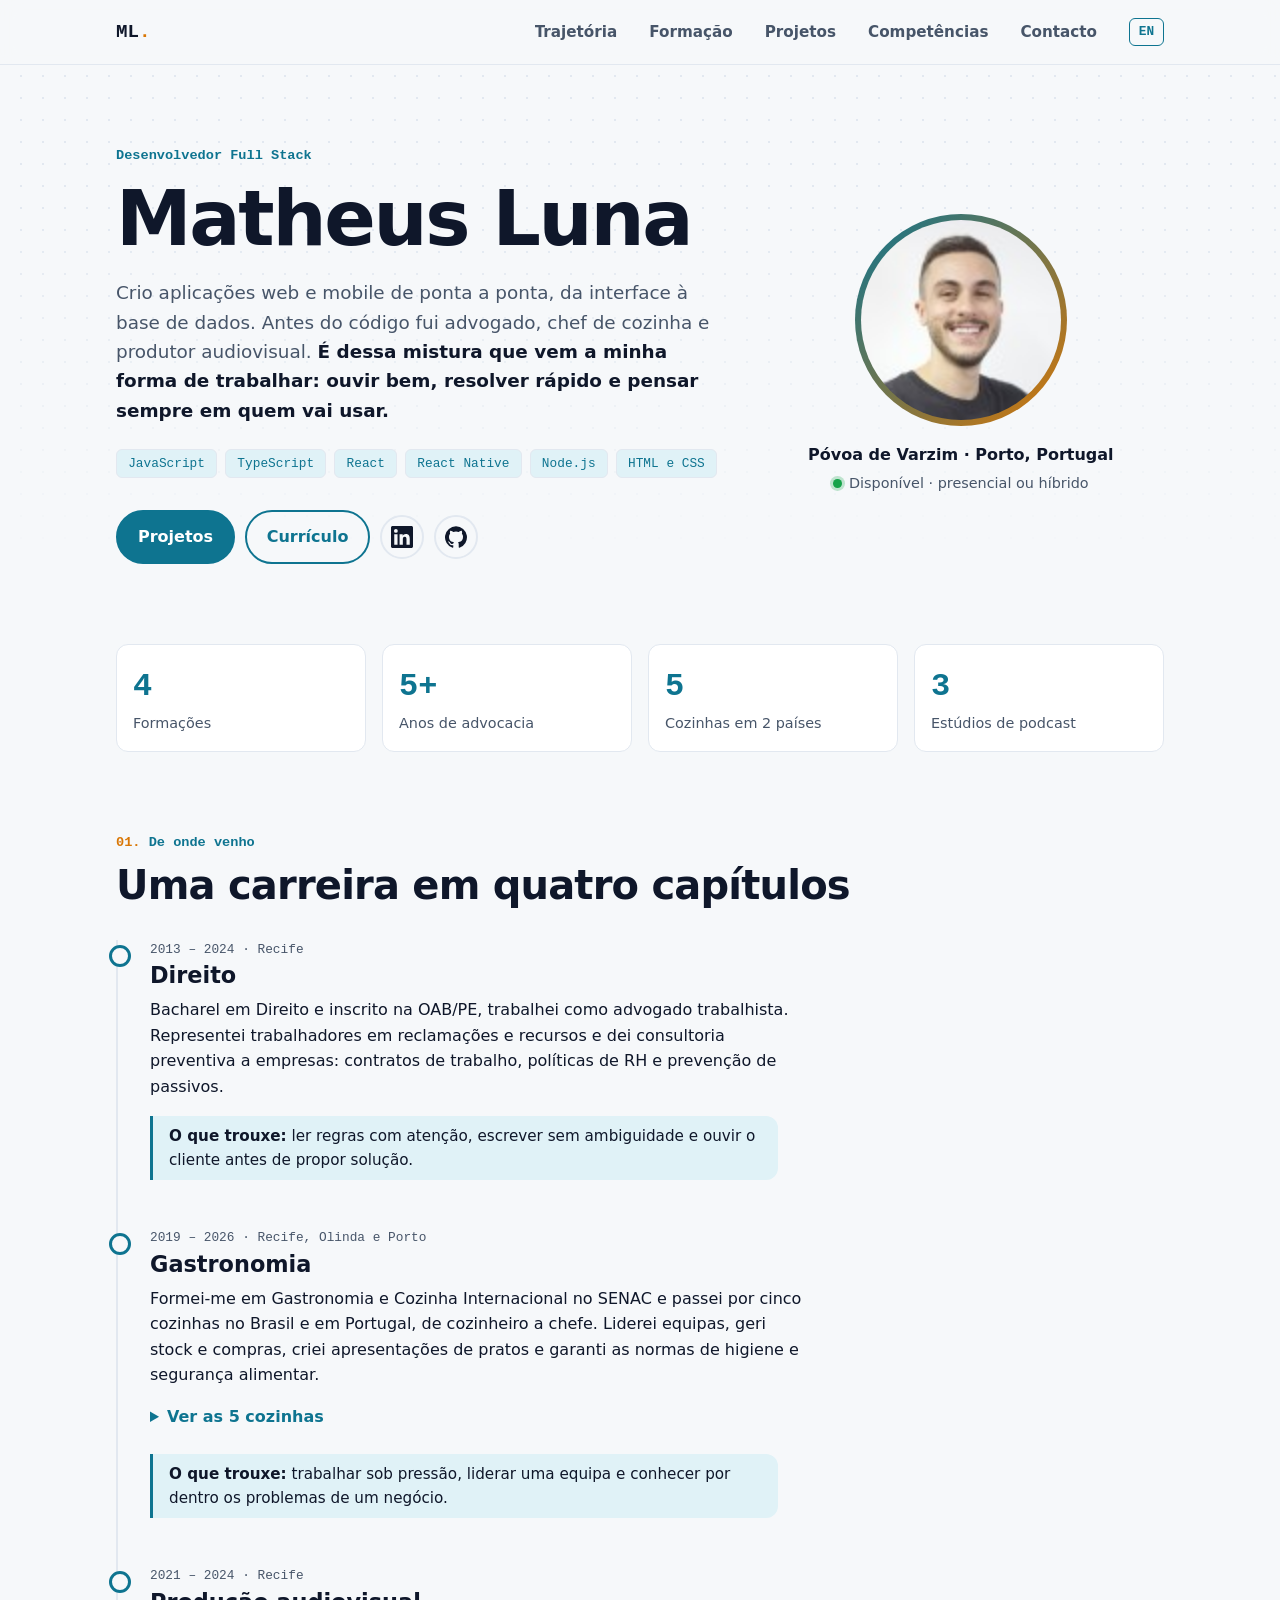
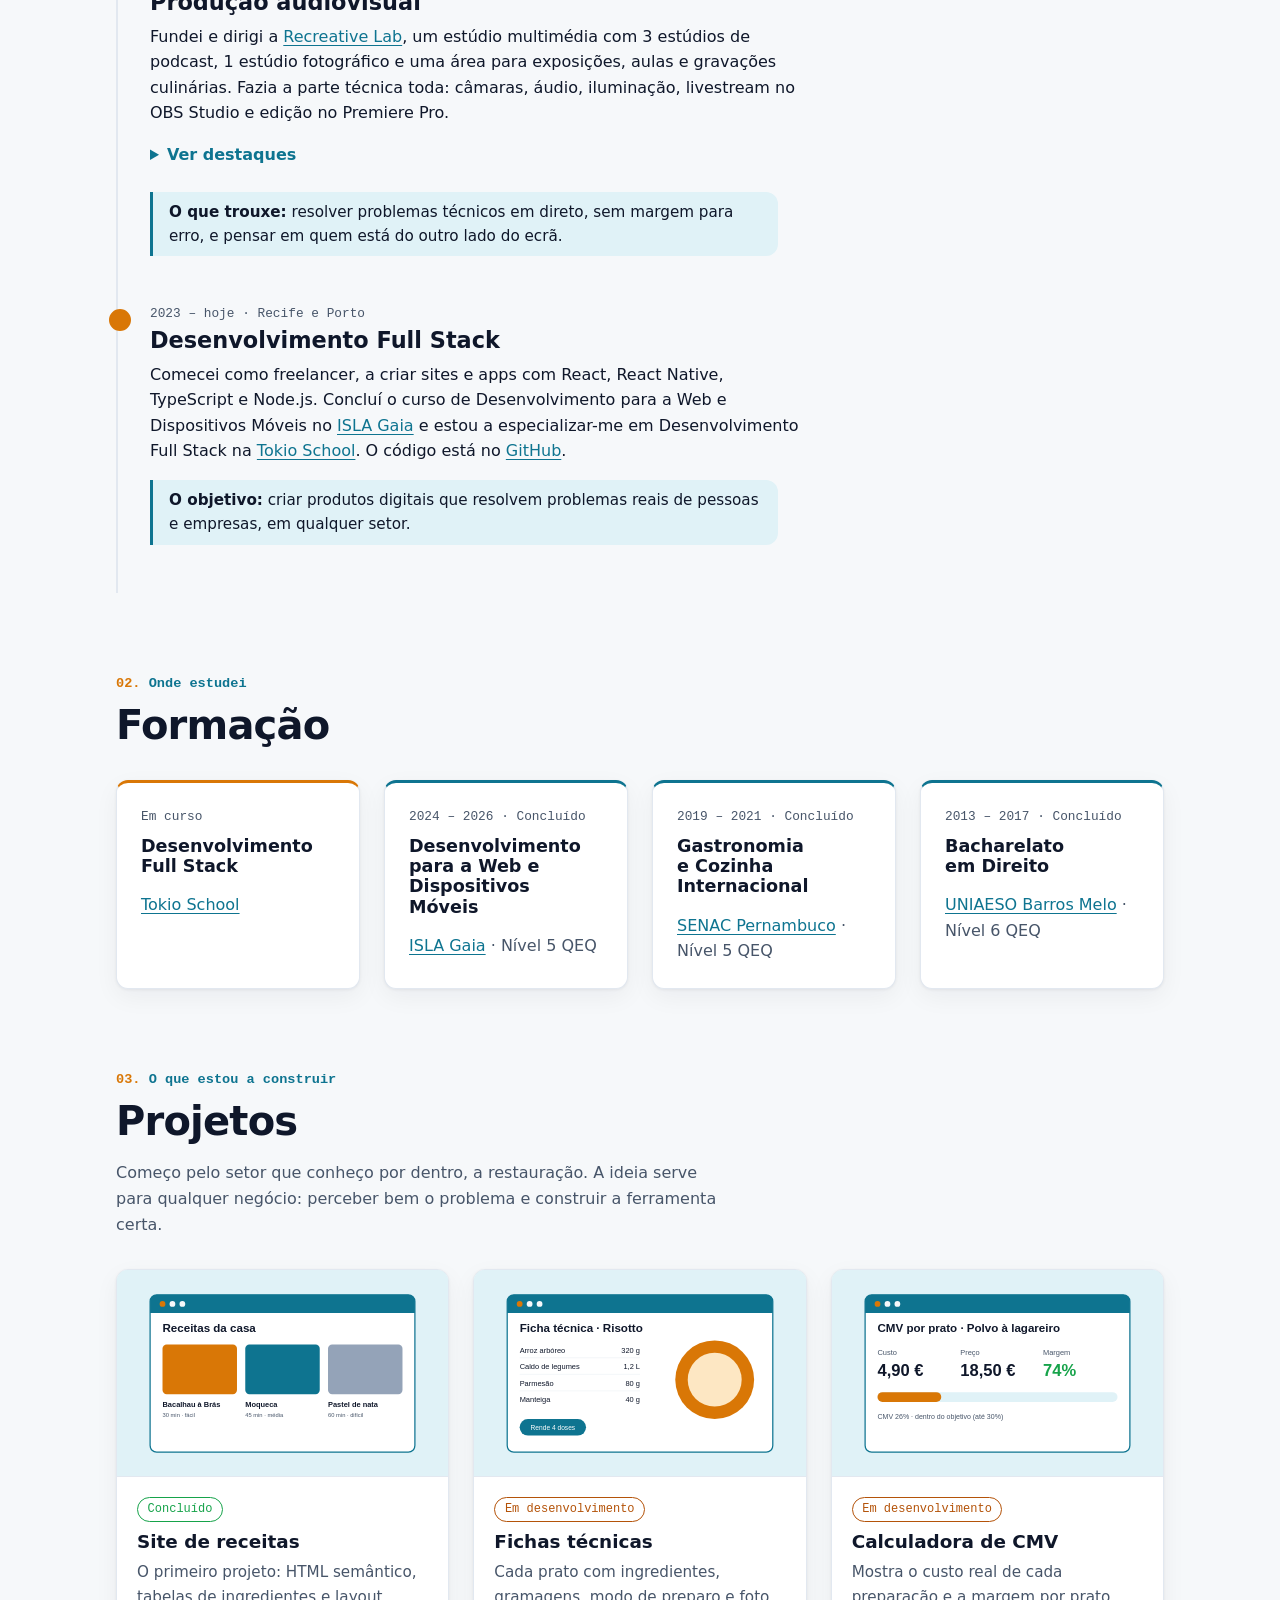
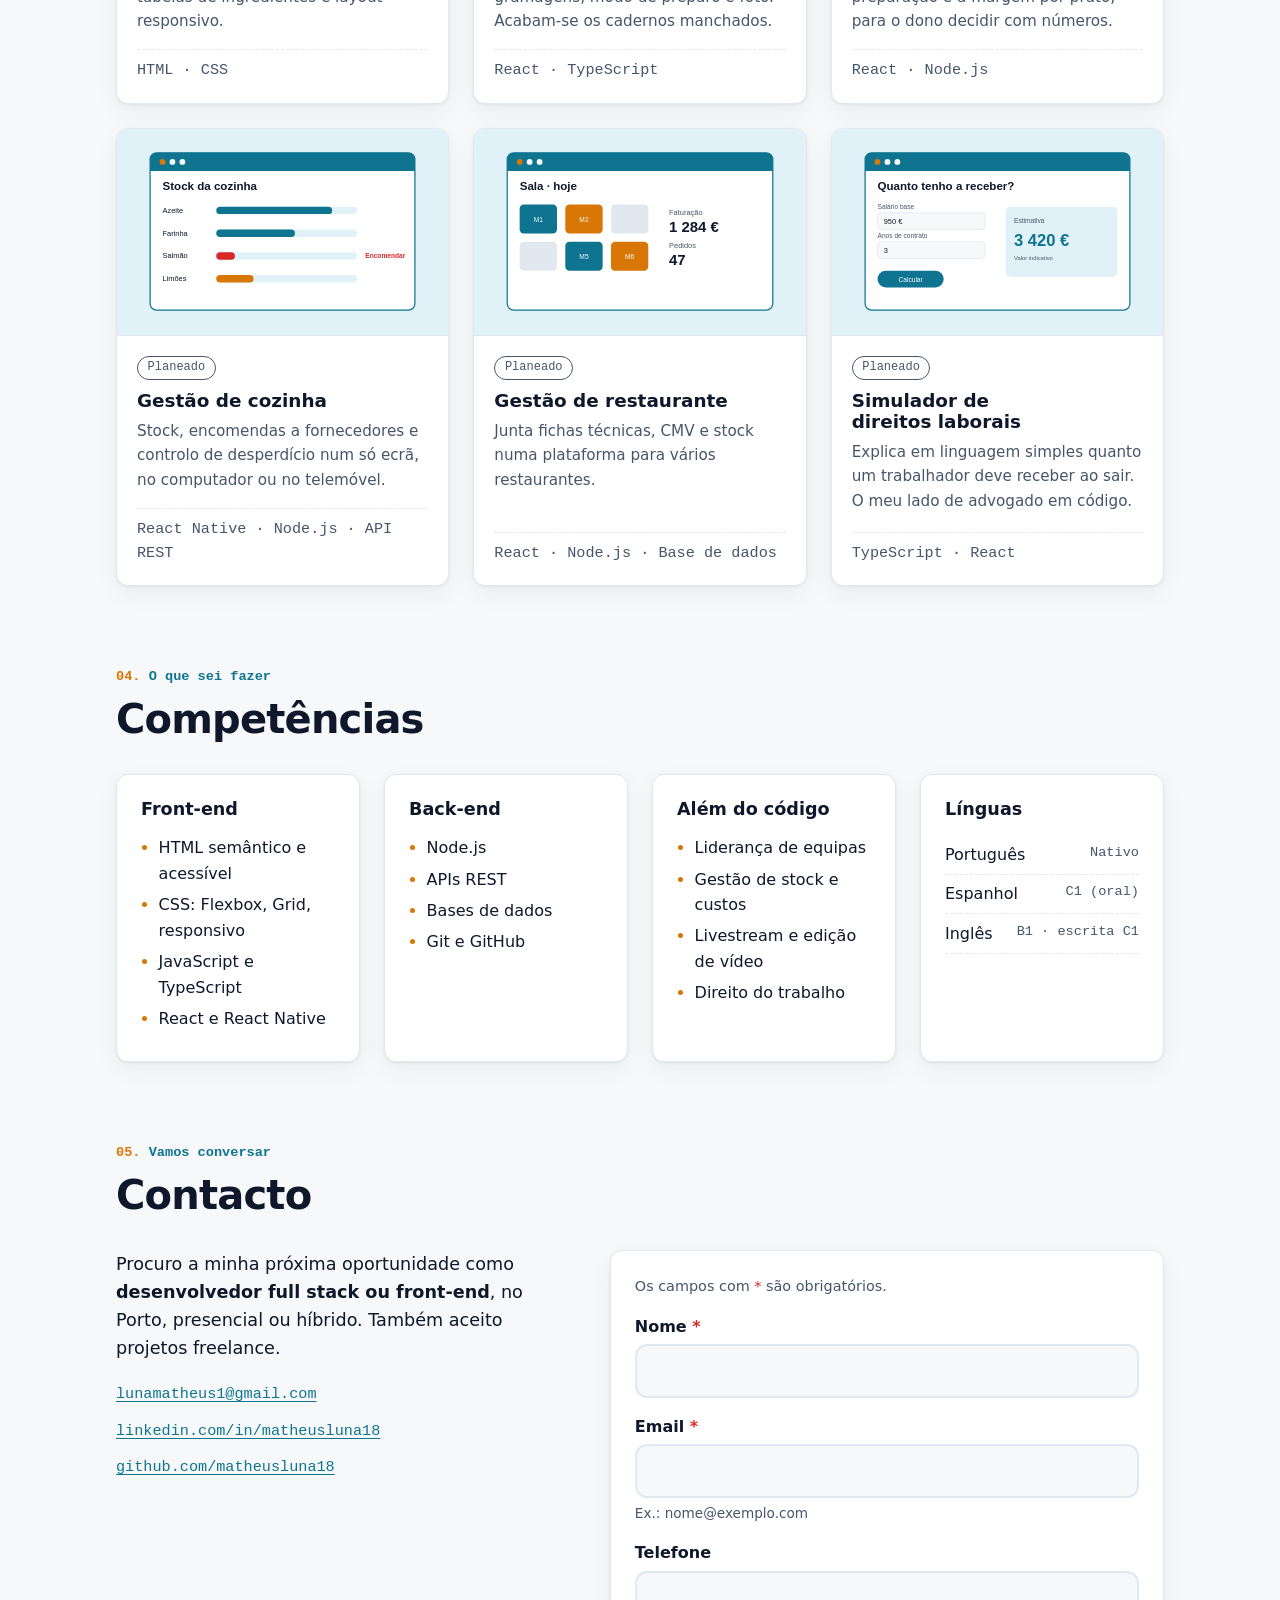
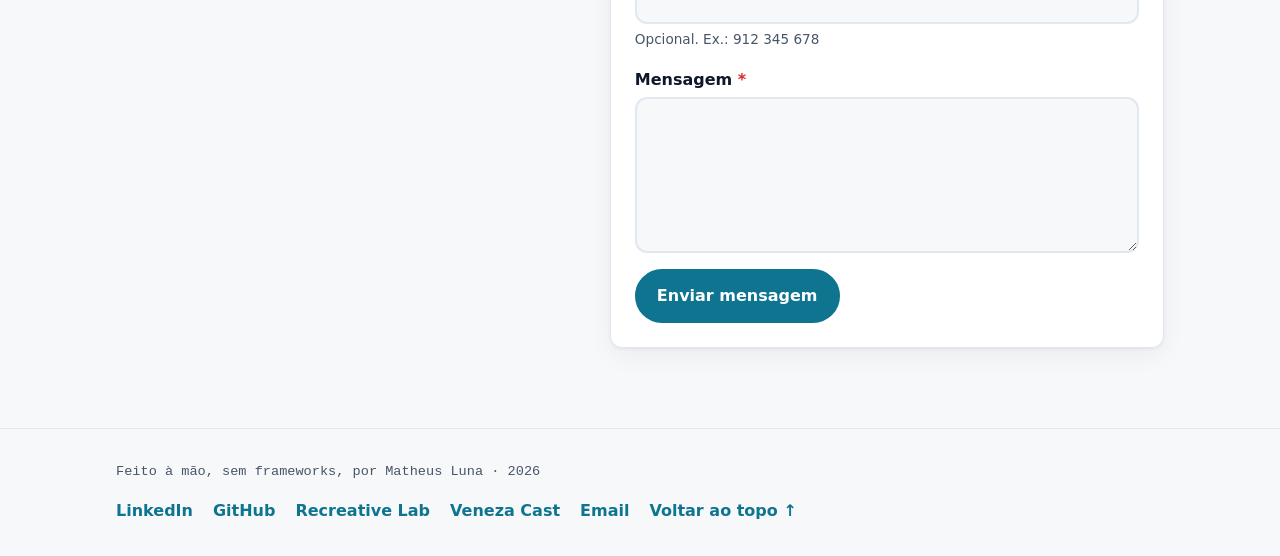
==== index.html @ 7c1e90c0 "Portfólio pessoal: versão em português e inglês Co-Authored-By: Claude Opus 5.5 <noreply@anthropic.c" ====
<!DOCTYPE html>
<html lang="pt">
<head>
  <meta charset="UTF-8">
  <meta name="viewport" content="width=device-width, initial-scale=1.0">
  <meta name="description" content="Matheus Luna, desenvolvedor full stack no Porto. Antes do código: advogado, chef de cozinha e produtor audiovisual.">
  <title>Matheus Luna | Desenvolvedor Full Stack</title>

  <!-- Como o site aparece quando é partilhado (LinkedIn, WhatsApp...) -->
  <meta property="og:type" content="website">
  <meta property="og:locale" content="pt_PT">
  <meta property="og:title" content="Matheus Luna | Desenvolvedor Full Stack">
  <meta property="og:description" content="Ex-advogado, chef de cozinha e produtor audiovisual, agora a criar aplicações web e mobile no Porto.">

  <link rel="alternate" hreflang="pt" href="./">
  <link rel="alternate" hreflang="en" href="en/">
  <link rel="icon" href="img/favicon.svg" type="image/svg+xml">
  <link rel="stylesheet" href="style.css">
</head>
<body>

  <a class="saltar" href="#conteudo">Saltar para o conteúdo</a>

  <!-- ========== NAVEGAÇÃO ========== -->
  <header class="topo">
    <nav class="topo-nav container" aria-label="Principal">
      <a class="topo-logo" href="#inicio">ML<span>.</span></a>
      <ul class="topo-menu">
        <li><a href="#trajetoria">Trajetória</a></li>
        <li><a href="#formacao">Formação</a></li>
        <li><a href="#projetos">Projetos</a></li>
        <li><a href="#competencias">Competências</a></li>
        <li><a href="#contacto">Contacto</a></li>
      </ul>
      <a class="topo-lingua" href="en/" hreflang="en" lang="en" aria-label="Read in English">EN</a>
    </nav>
  </header>

  <main id="conteudo">

    <!-- ========== APRESENTAÇÃO ========== -->
    <section id="inicio" class="perfil container" aria-labelledby="titulo-perfil">
      <div class="perfil-texto">
        <p class="secao-pre">Desenvolvedor Full Stack</p>
        <h1 id="titulo-perfil" class="perfil-nome">Matheus Luna</h1>
        <p class="perfil-resumo">
          Crio aplicações web e mobile de ponta a ponta, da interface à base de dados.
          Antes do código fui advogado, chef de cozinha e produtor audiovisual.
          <strong>É dessa mistura que vem a minha forma de trabalhar: ouvir bem, resolver rápido
          e pensar sempre em quem vai usar.</strong>
        </p>

        <ul class="etiquetas" aria-label="Tecnologias que uso">
          <li class="etiqueta">JavaScript</li>
          <li class="etiqueta">TypeScript</li>
          <li class="etiqueta">React</li>
          <li class="etiqueta">React Native</li>
          <li class="etiqueta">Node.js</li>
          <li class="etiqueta">HTML e CSS</li>
        </ul>

        <div class="perfil-acoes">
          <a class="botao" href="#projetos">Projetos</a>
          <a class="botao botao-contorno" href="https://www.linkedin.com/in/matheusluna18/">Currículo</a>
          <a class="botao-icone" href="https://www.linkedin.com/in/matheusluna18/" aria-label="LinkedIn do Matheus Luna">
            <svg viewBox="0 0 24 24" width="22" height="22" aria-hidden="true" focusable="false">
              <path fill="currentColor" d="M20.45 20.45h-3.55v-5.57c0-1.33-.03-3.04-1.85-3.04-1.86 0-2.14 1.45-2.14 2.94v5.67H9.35V9h3.41v1.56h.05c.48-.9 1.64-1.85 3.37-1.85 3.6 0 4.27 2.37 4.27 5.46v6.28zM5.34 7.43a2.06 2.06 0 1 1 0-4.13 2.06 2.06 0 0 1 0 4.13zM7.12 20.45H3.56V9h3.56v11.45zM22.22 0H1.77C.79 0 0 .77 0 1.73v20.54C0 23.23.79 24 1.77 24h20.45c.98 0 1.78-.77 1.78-1.73V1.73C24 .77 23.2 0 22.22 0z"/>
            </svg>
          </a>
          <a class="botao-icone" href="https://github.com/matheusluna18" aria-label="GitHub do Matheus Luna">
            <svg viewBox="0 0 24 24" width="22" height="22" aria-hidden="true" focusable="false">
              <path fill="currentColor" d="M12 .3a12 12 0 0 0-3.8 23.38c.6.12.83-.26.83-.57v-2.23c-3.34.73-4.04-1.42-4.04-1.42-.55-1.39-1.33-1.76-1.33-1.76-1.09-.74.08-.73.08-.73 1.2.09 1.84 1.24 1.84 1.24 1.07 1.83 2.8 1.3 3.49 1 .1-.78.42-1.31.76-1.61-2.67-.3-5.47-1.33-5.47-5.93 0-1.31.47-2.38 1.24-3.22-.14-.3-.54-1.52.1-3.18 0 0 1-.32 3.3 1.23a11.5 11.5 0 0 1 6 0c2.28-1.55 3.29-1.23 3.29-1.23.64 1.66.24 2.88.12 3.18a4.65 4.65 0 0 1 1.23 3.22c0 4.61-2.8 5.63-5.48 5.92.42.36.81 1.1.81 2.22v3.29c0 .32.21.7.82.58A12 12 0 0 0 12 .3"/>
            </svg>
          </a>
        </div>
      </div>

      <figure class="perfil-figura">
        <div class="perfil-moldura">
          <img class="perfil-foto" src="img/perfil.jpg" width="200" height="200"
               alt="Matheus Luna a sorrir, de barba curta e t-shirt escura, num fundo claro">
        </div>
        <figcaption>
          <p class="perfil-local">Póvoa de Varzim · Porto, Portugal</p>
          <p class="perfil-disponivel ponto">Disponível · presencial ou híbrido</p>
        </figcaption>
      </figure>
    </section>

    <!-- ========== NÚMEROS ========== -->
    <section class="numeros container" aria-label="Resumo em números">
      <dl class="numeros-lista">
        <div class="numero">
          <dt>Formações</dt>
          <dd>4</dd>
        </div>
        <div class="numero">
          <dt>Anos de advocacia</dt>
          <dd>5+</dd>
        </div>
        <div class="numero">
          <dt>Cozinhas em 2 países</dt>
          <dd>5</dd>
        </div>
        <div class="numero">
          <dt>Estúdios de podcast</dt>
          <dd>3</dd>
        </div>
      </dl>
    </section>

    <!-- ========== TRAJETÓRIA ========== -->
    <section id="trajetoria" class="secao container" aria-labelledby="titulo-trajetoria">
      <p class="secao-pre">De onde venho</p>
      <h2 id="titulo-trajetoria" class="secao-titulo">Uma carreira em quatro capítulos</h2>

      <ol class="linha">
        <li class="linha-item">
          <p class="linha-data">2013 – 2024 · Recife</p>
          <h3 class="linha-titulo">Direito</h3>
          <p>
            Bacharel em Direito e inscrito na OAB/PE, trabalhei como advogado trabalhista.
            Representei trabalhadores em reclamações e recursos e dei consultoria preventiva
            a empresas: contratos de trabalho, políticas de RH e prevenção de passivos.
          </p>
          <p class="linha-licao"><strong>O que trouxe:</strong> ler regras com atenção, escrever sem ambiguidade e ouvir o cliente antes de propor solução.</p>
        </li>

        <li class="linha-item">
          <p class="linha-data">2019 – 2026 · Recife, Olinda e Porto</p>
          <h3 class="linha-titulo">Gastronomia</h3>
          <p>
            Formei-me em Gastronomia e Cozinha Internacional no SENAC e passei por cinco cozinhas
            no Brasil e em Portugal, de cozinheiro a chefe. Liderei equipas, geri stock e compras,
            criei apresentações de pratos e garanti as normas de higiene e segurança alimentar.
          </p>
          <details class="linha-detalhes">
            <summary>Ver as 5 cozinhas</summary>
            <ul class="lista">
              <li><a href="http://www.oficinadosabor.com/">Oficina do Sabor</a> · Olinda <span>Cozinheiro · 2019–2020</span></li>
              <li><a href="https://www.instagram.com/merakipoke/">Meraki Poke</a> · Olinda <span>Chefe de cozinha · 2020</span></li>
              <li><a href="https://www.instagram.com/arvorestaurante/">Arvo Restaurante</a> · Recife <span>Cozinheiro · 2020</span></li>
              <li>Agua Chill · Matosinhos <span>Cozinheiro · 2024</span></li>
              <li>Rua Tapas · Porto <span>Chefe de cozinha · 2024–2026</span></li>
            </ul>
          </details>
          <p class="linha-licao"><strong>O que trouxe:</strong> trabalhar sob pressão, liderar uma equipa e conhecer por dentro os problemas de um negócio.</p>
        </li>

        <li class="linha-item">
          <p class="linha-data">2021 – 2024 · Recife</p>
          <h3 class="linha-titulo">Produção audiovisual</h3>
          <p>
            Fundei e dirigi a <a href="https://www.recreativelab.com.br/">Recreative Lab</a>, um estúdio
            multimédia com 3 estúdios de podcast, 1 estúdio fotográfico e uma área para exposições,
            aulas e gravações culinárias. Fazia a parte técnica toda: câmaras, áudio, iluminação,
            livestream no OBS Studio e edição no Premiere Pro.
          </p>
          <details class="linha-detalhes">
            <summary>Ver destaques</summary>
            <ul class="lista">
              <li>Transmissões oficiais do Campeonato Pernambucano Feminino</li>
              <li>Jogos da Série D do futebol brasileiro, incluindo o Santa Cruz</li>
              <li>Três eventos internacionais da Confut</li>
              <li>
                <a href="https://www.youtube.com/@venezacast4166/featured">Veneza Cast</a>, o podcast
                que criei e apresentei para dar palco a artistas e empreendedores de Recife
              </li>
              <li>Podcasts, aulas e eventos para empresas</li>
            </ul>
          </details>
          <p class="linha-licao"><strong>O que trouxe:</strong> resolver problemas técnicos em direto, sem margem para erro, e pensar em quem está do outro lado do ecrã.</p>
        </li>

        <li class="linha-item linha-item-atual">
          <p class="linha-data">2023 – hoje · Recife e Porto</p>
          <h3 class="linha-titulo">Desenvolvimento Full Stack</h3>
          <p>
            Comecei como freelancer, a criar sites e apps com React, React Native, TypeScript e Node.js.
            Concluí o curso de Desenvolvimento para a Web e Dispositivos Móveis no
            <a href="https://www.islagaia.pt/pt/">ISLA Gaia</a> e estou a especializar-me em
            Desenvolvimento Full Stack na <a href="https://www.tokioschool.pt/">Tokio School</a>.
            O código está no <a href="https://github.com/matheusluna18">GitHub</a>.
          </p>
          <p class="linha-licao"><strong>O objetivo:</strong> criar produtos digitais que resolvem problemas reais de pessoas e empresas, em qualquer setor.</p>
        </li>
      </ol>
    </section>

    <!-- ========== FORMAÇÃO ========== -->
    <section id="formacao" class="secao container" aria-labelledby="titulo-formacao">
      <p class="secao-pre">Onde estudei</p>
      <h2 id="titulo-formacao" class="secao-titulo">Formação</h2>

      <ul class="formacao">
        <li class="cartao formacao-item formacao-item-atual">
          <p class="formacao-data">Em curso</p>
          <h3 class="cartao-titulo">Desenvolvimento Full Stack</h3>
          <p class="formacao-escola"><a href="https://www.tokioschool.pt/">Tokio School</a></p>
        </li>
        <li class="cartao formacao-item">
          <p class="formacao-data">2024 – 2026 · Concluído</p>
          <h3 class="cartao-titulo">Desenvolvimento para a Web e Dispositivos Móveis</h3>
          <p class="formacao-escola"><a href="https://www.islagaia.pt/pt/">ISLA Gaia</a> · Nível 5 QEQ</p>
        </li>
        <li class="cartao formacao-item">
          <p class="formacao-data">2019 – 2021 · Concluído</p>
          <h3 class="cartao-titulo">Gastronomia e Cozinha Internacional</h3>
          <p class="formacao-escola"><a href="https://www.pe.senac.br/">SENAC Pernambuco</a> · Nível 5 QEQ</p>
        </li>
        <li class="cartao formacao-item">
          <p class="formacao-data">2013 – 2017 · Concluído</p>
          <h3 class="cartao-titulo">Bacharelato em Direito</h3>
          <p class="formacao-escola"><a href="https://www.barrosmelo.edu.br/">UNIAESO Barros Melo</a> · Nível 6 QEQ</p>
        </li>
      </ul>
    </section>

    <!-- ========== PROJETOS ========== -->
    <section id="projetos" class="secao container" aria-labelledby="titulo-projetos">
      <p class="secao-pre">O que estou a construir</p>
      <h2 id="titulo-projetos" class="secao-titulo">Projetos</h2>
      <p class="secao-intro">
        Começo pelo setor que conheço por dentro, a restauração. A ideia serve para qualquer
        negócio: perceber bem o problema e construir a ferramenta certa.
      </p>

      <ul class="projetos">
        <li class="projeto">
          <img class="projeto-imagem" src="img/projetos/receitas.svg" width="800" height="500"
               alt="Página inicial do site de receitas, com uma grelha de pratos">
          <div class="projeto-corpo">
            <span class="estado estado-feito">Concluído</span>
            <h3 class="projeto-titulo">Site de receitas</h3>
            <p>O primeiro projeto: HTML semântico, tabelas de ingredientes e layout responsivo.</p>
            <p class="projeto-tec">HTML · CSS</p>
          </div>
        </li>

        <li class="projeto">
          <img class="projeto-imagem" src="img/projetos/fichas-tecnicas.svg" width="800" height="500"
               alt="Ficha técnica de um prato, com ingredientes, quantidades e foto do empratamento">
          <div class="projeto-corpo">
            <span class="estado estado-curso">Em desenvolvimento</span>
            <h3 class="projeto-titulo">Fichas técnicas</h3>
            <p>Cada prato com ingredientes, gramagens, modo de preparo e foto. Acabam-se os cadernos manchados.</p>
            <p class="projeto-tec">React · TypeScript</p>
          </div>
        </li>

        <li class="projeto">
          <img class="projeto-imagem" src="img/projetos/calculadora-cmv.svg" width="800" height="500"
               alt="Calculadora com o custo de cada ingrediente e a margem de lucro de um prato">
          <div class="projeto-corpo">
            <span class="estado estado-curso">Em desenvolvimento</span>
            <h3 class="projeto-titulo">Calculadora de CMV</h3>
            <p>Mostra o custo real de cada preparação e a margem por prato, para o dono decidir com números.</p>
            <p class="projeto-tec">React · Node.js</p>
          </div>
        </li>

        <li class="projeto">
          <img class="projeto-imagem" src="img/projetos/gestao-cozinha.svg" width="800" height="500"
               alt="Painel de stock de uma cozinha, com alertas de produtos em falta">
          <div class="projeto-corpo">
            <span class="estado estado-plano">Planeado</span>
            <h3 class="projeto-titulo">Gestão de cozinha</h3>
            <p>Stock, encomendas a fornecedores e controlo de desperdício num só ecrã, no computador ou no telemóvel.</p>
            <p class="projeto-tec">React Native · Node.js · API REST</p>
          </div>
        </li>

        <li class="projeto">
          <img class="projeto-imagem" src="img/projetos/gestao-restaurante.svg" width="800" height="500"
               alt="Painel de um restaurante com mesas, pedidos e faturação do dia">
          <div class="projeto-corpo">
            <span class="estado estado-plano">Planeado</span>
            <h3 class="projeto-titulo">Gestão de restaurante</h3>
            <p>Junta fichas técnicas, CMV e stock numa plataforma para vários restaurantes.</p>
            <p class="projeto-tec">React · Node.js · Base de dados</p>
          </div>
        </li>

        <li class="projeto">
          <img class="projeto-imagem" src="img/projetos/direitos-trabalho.svg" width="800" height="500"
               alt="Simulador que calcula os valores a receber no fim de um contrato de trabalho">
          <div class="projeto-corpo">
            <span class="estado estado-plano">Planeado</span>
            <h3 class="projeto-titulo">Simulador de direitos laborais</h3>
            <p>Explica em linguagem simples quanto um trabalhador deve receber ao sair. O meu lado de advogado em código.</p>
            <p class="projeto-tec">TypeScript · React</p>
          </div>
        </li>
      </ul>
    </section>

    <!-- ========== COMPETÊNCIAS ========== -->
    <section id="competencias" class="secao container" aria-labelledby="titulo-competencias">
      <p class="secao-pre">O que sei fazer</p>
      <h2 id="titulo-competencias" class="secao-titulo">Competências</h2>

      <div class="grupos">
        <div class="cartao">
          <h3 class="cartao-titulo">Front-end</h3>
          <ul class="lista">
            <li>HTML semântico e acessível</li>
            <li>CSS: Flexbox, Grid, responsivo</li>
            <li>JavaScript e TypeScript</li>
            <li>React e React Native</li>
          </ul>
        </div>

        <div class="cartao">
          <h3 class="cartao-titulo">Back-end</h3>
          <ul class="lista">
            <li>Node.js</li>
            <li>APIs REST</li>
            <li>Bases de dados</li>
            <li>Git e GitHub</li>
          </ul>
        </div>

        <div class="cartao">
          <h3 class="cartao-titulo">Além do código</h3>
          <ul class="lista">
            <li>Liderança de equipas</li>
            <li>Gestão de stock e custos</li>
            <li>Livestream e edição de vídeo</li>
            <li>Direito do trabalho</li>
          </ul>
        </div>

        <div class="cartao info">
          <h3 class="cartao-titulo">Línguas</h3>
          <dl class="info-lista">
            <div class="info-item">
              <dt>Português</dt>
              <dd>Nativo</dd>
            </div>
            <div class="info-item">
              <dt>Espanhol</dt>
              <dd>C1 (oral)</dd>
            </div>
            <div class="info-item">
              <dt>Inglês</dt>
              <dd>B1 · escrita C1</dd>
            </div>
          </dl>
        </div>
      </div>
    </section>

    <!-- ========== CONTACTO ========== -->
    <section id="contacto" class="secao container" aria-labelledby="titulo-contacto">
      <p class="secao-pre">Vamos conversar</p>
      <h2 id="titulo-contacto" class="secao-titulo">Contacto</h2>

      <div class="contacto">
        <div class="contacto-texto">
          <p>
            Procuro a minha próxima oportunidade como <strong>desenvolvedor full stack ou front-end</strong>,
            no Porto, presencial ou híbrido. Também aceito projetos freelance.
          </p>
          <ul class="lista-contacto">
            <li><a href="mailto:lunamatheus1@gmail.com">lunamatheus1@gmail.com</a></li>
            <li><a href="https://www.linkedin.com/in/matheusluna18/">linkedin.com/in/matheusluna18</a></li>
            <li><a href="https://github.com/matheusluna18">github.com/matheusluna18</a></li>
          </ul>
        </div>

        <form class="formulario cartao" action="#" method="post">
          <p class="nota">Os campos com <span class="obrigatorio">*</span> são obrigatórios.</p>

          <div class="campo">
            <label for="nome">Nome <span class="obrigatorio">*</span></label>
            <input type="text" id="nome" name="nome" autocomplete="name" required>
          </div>

          <div class="campo">
            <label for="email">Email <span class="obrigatorio">*</span></label>
            <input type="email" id="email" name="email" autocomplete="email"
                   aria-describedby="ajuda-email" required>
            <small id="ajuda-email" class="ajuda">Ex.: nome@exemplo.com</small>
          </div>

          <div class="campo">
            <label for="telefone">Telefone</label>
            <input type="tel" id="telefone" name="telefone" autocomplete="tel"
                   pattern="[0-9+ ]{9,15}" aria-describedby="ajuda-telefone">
            <small id="ajuda-telefone" class="ajuda">Opcional. Ex.: 912 345 678</small>
          </div>

          <div class="campo">
            <label for="mensagem">Mensagem <span class="obrigatorio">*</span></label>
            <textarea id="mensagem" name="mensagem" rows="5" minlength="10" required></textarea>
          </div>

          <button class="botao" type="submit">Enviar mensagem</button>
        </form>
      </div>
    </section>

  </main>

  <!-- ========== RODAPÉ ========== -->
  <footer class="rodape">
    <div class="container rodape-conteudo">
      <p class="rodape-texto">Feito à mão, sem frameworks, por Matheus Luna · 2026</p>
      <ul class="rodape-links">
        <li><a href="https://www.linkedin.com/in/matheusluna18/">LinkedIn</a></li>
        <li><a href="https://github.com/matheusluna18">GitHub</a></li>
        <li><a href="https://www.recreativelab.com.br/">Recreative Lab</a></li>
        <li><a href="https://www.youtube.com/@venezacast4166/featured">Veneza Cast</a></li>
        <li><a href="mailto:lunamatheus1@gmail.com">Email</a></li>
        <li><a href="#inicio">Voltar ao topo ↑</a></li>
      </ul>
    </div>
  </footer>

</body>
</html>
---- style.css ----
/* ==========================================
   Portfólio - Matheus Luna
   Tarefa 9: Boas Práticas em HTML e CSS

   1. Variáveis
   2. Base
   3. Acessibilidade
   4. Peças reutilizáveis
   5. Navegação
   6. Apresentação (perfil)
   7. Números
   8. Trajetória e formação
   9. Projetos
   10. Competências
   11. Contacto e formulário
   12. Rodapé
   13. Ecrãs maiores
   14. Impressão
   ========================================== */


/* 1. Variáveis ----------------------------- */
:root {
  /* Cores: azul-petróleo (tecnologia) + âmbar (o lado da cozinha) */
  --cor-primaria: #0e7490;
  --cor-primaria-escura: #155e75;
  --cor-primaria-clara: #e0f2f7;
  --cor-sobre-primaria: #ffffff; /* texto em cima da cor primária */
  --cor-destaque: #d97706;
  --cor-texto: #0f172a;
  --cor-suave: #475569;
  --cor-fundo: #f6f8fa;
  --cor-cartao: #ffffff;
  --cor-borda: #e2e8f0;
  --cor-erro: #dc2626;
  --cor-sucesso: #16a34a;
  --cor-aviso: #b45309;

  /* Tipografia */
  --fonte-texto: system-ui, -apple-system, "Segoe UI", sans-serif;
  --fonte-mono: ui-monospace, "Cascadia Code", "SF Mono", Consolas, monospace;

  /* Espaçamentos (múltiplos da mesma base) */
  --espacamento: 1rem;
  --espaco-p: calc(var(--espacamento) * 0.5);
  --espaco-m: calc(var(--espacamento) * 1.5);
  --espaco-g: calc(var(--espacamento) * 2);
  --espaco-xg: calc(var(--espacamento) * 5);

  /* Outros */
  --raio: 12px;
  --sombra: 0 1px 3px rgba(15, 23, 42, 0.06), 0 8px 24px rgba(15, 23, 42, 0.05);
  --sombra-forte: 0 12px 32px rgba(15, 23, 42, 0.12);
  --largura-max: 1080px;
  --altura-topo: 64px;
}

/* Modo escuro: só mudam as cores */
@media (prefers-color-scheme: dark) {
  :root {
    --cor-primaria: #22d3ee;
    --cor-primaria-escura: #67e8f9;
    --cor-primaria-clara: #0f2a33;
    --cor-sobre-primaria: #0b1120;
    --cor-destaque: #fbbf24;
    --cor-texto: #e2e8f0;
    --cor-suave: #94a3b8;
    --cor-fundo: #0b1120;
    --cor-cartao: #111a2e;
    --cor-borda: #1e293b;
    --cor-erro: #f87171;
    --cor-sucesso: #4ade80;
    --cor-aviso: #fbbf24;
    --sombra: none;
    --sombra-forte: 0 12px 32px rgba(0, 0, 0, 0.4);
  }
}


/* 2. Base ---------------------------------- */
* {
  box-sizing: border-box;
}

html {
  scroll-behavior: smooth;
  /* As âncoras não ficam escondidas atrás do menu fixo */
  scroll-padding-top: var(--altura-topo);
}

body {
  margin: 0;
  font-family: var(--fonte-texto);
  line-height: 1.6;
  color: var(--cor-texto);
  background: var(--cor-fundo);
}

h1,
h2,
h3 {
  margin: 0;
  line-height: 1.15;
  text-wrap: balance;
}

p {
  margin: 0 0 var(--espacamento);
}

/* Corta o fundo de pontos da apresentação, que sai para os lados */
main {
  overflow-x: clip;
}

img {
  display: block;
  max-width: 100%;
  height: auto;
}

a {
  color: var(--cor-primaria);
  text-underline-offset: 3px;
}

a:hover {
  color: var(--cor-primaria-escura);
}

::selection {
  color: var(--cor-sobre-primaria);
  background: var(--cor-primaria);
}


/* 3. Acessibilidade ------------------------ */
:focus-visible {
  outline: 3px solid var(--cor-destaque);
  outline-offset: 3px;
}

.saltar {
  position: absolute;
  top: -100px;
  left: var(--espacamento);
  z-index: 100;
  padding: var(--espaco-p) var(--espacamento);
  color: var(--cor-sobre-primaria);
  background: var(--cor-primaria);
  border-radius: var(--raio);
}

.saltar:focus {
  top: var(--espacamento);
}

@media (prefers-reduced-motion: reduce) {
  html {
    scroll-behavior: auto;
  }

  * {
    animation: none !important;
    transition: none !important;
  }
}


/* 4. Peças reutilizáveis ------------------- */
.container {
  width: 100%;
  max-width: var(--largura-max);
  margin: 0 auto;
  padding: 0 var(--espacamento);
}

.secao {
  padding-top: var(--espaco-xg);
  counter-increment: secao;
}

.secao-pre {
  margin-bottom: var(--espaco-p);
  font-family: var(--fonte-mono);
  font-size: 0.85rem;
  font-weight: 600;
  color: var(--cor-primaria);
}

/* Numeração automática das secções: 01, 02, 03... */
.secao .secao-pre::before {
  content: counter(secao, decimal-leading-zero) ". ";
  color: var(--cor-destaque);
}

.secao-titulo {
  margin-bottom: var(--espacamento);
  font-size: clamp(1.8rem, 4vw, 2.5rem);
  letter-spacing: -0.02em;
}

.secao-intro {
  max-width: 60ch;
  color: var(--cor-suave);
}

.cartao {
  padding: var(--espaco-m);
  background: var(--cor-cartao);
  border: 1px solid var(--cor-borda);
  border-radius: var(--raio);
  box-shadow: var(--sombra);
}

.cartao-titulo {
  margin-bottom: var(--espacamento);
  font-size: 1.1rem;
}

.botao {
  display: inline-block;
  padding: 0.75rem 1.25rem;
  font: inherit;
  font-weight: 600;
  text-decoration: none;
  color: var(--cor-sobre-primaria);
  background: var(--cor-primaria);
  border: 2px solid var(--cor-primaria);
  border-radius: 999px;
  cursor: pointer;
  transition: background 0.2s, border-color 0.2s, color 0.2s;
}

.botao:hover {
  color: var(--cor-sobre-primaria);
  background: var(--cor-primaria-escura);
  border-color: var(--cor-primaria-escura);
}

.botao-contorno {
  color: var(--cor-primaria);
  background: transparent;
}

/* Botão redondo só com ícone (LinkedIn, GitHub) */
.botao-icone {
  display: inline-flex;
  align-items: center;
  justify-content: center;
  width: 44px;
  height: 44px;
  color: var(--cor-texto);
  border: 2px solid var(--cor-borda);
  border-radius: 50%;
  transition: border-color 0.2s, color 0.2s;
}

.botao-icone:hover {
  color: var(--cor-primaria);
  border-color: var(--cor-primaria);
}

.etiquetas {
  display: flex;
  flex-wrap: wrap;
  gap: var(--espaco-p);
  margin: 0 0 var(--espaco-g);
  padding: 0;
  list-style: none;
}

.etiqueta {
  padding: 0.2rem 0.7rem;
  font-family: var(--fonte-mono);
  font-size: 0.8rem;
  color: var(--cor-primaria);
  background: var(--cor-primaria-clara);
  border: 1px solid var(--cor-borda);
  border-radius: 6px;
}

.lista {
  margin: 0;
  padding-left: 1.1rem;
}

.lista li {
  margin-bottom: 0.35rem;
}

.lista li::marker {
  color: var(--cor-destaque);
}

/* Texto secundário dentro de uma lista (cargo, ano...) */
.lista span {
  display: block;
  font-size: 0.85rem;
  color: var(--cor-suave);
}

/* Bolinha de estado (ex.: disponível) */
.ponto::before {
  content: "";
  display: inline-block;
  width: 0.55rem;
  height: 0.55rem;
  margin-right: 0.45rem;
  background: var(--cor-sucesso);
  border-radius: 50%;
  box-shadow: 0 0 0 3px color-mix(in srgb, var(--cor-sucesso) 25%, transparent);
}


/* 5. Navegação ----------------------------- */
.topo {
  position: sticky;
  top: 0;
  z-index: 50;
  background: color-mix(in srgb, var(--cor-fundo) 85%, transparent);
  border-bottom: 1px solid var(--cor-borda);
  backdrop-filter: blur(10px);
}

.topo-nav {
  display: flex;
  align-items: center;
  justify-content: space-between;
  gap: var(--espaco-g);
  min-height: var(--altura-topo);
}

.topo-logo {
  font-family: var(--fonte-mono);
  font-size: 1.2rem;
  font-weight: 700;
  text-decoration: none;
  color: var(--cor-texto);
}

.topo-logo span {
  color: var(--cor-destaque);
}

/* Em telemóvel o menu desliza para o lado, sem JavaScript */
.topo-menu {
  display: flex;
  margin: 0 0 0 auto; /* encosta o menu à direita, junto ao PT/EN */
  gap: calc(var(--espacamento) * 1.25);
  padding: 0;
  overflow-x: auto;
  white-space: nowrap;
  list-style: none;
  scrollbar-width: none;
  /* Esbate o fim para mostrar que há mais para deslizar */
  mask-image: linear-gradient(to right, #000 80%, transparent);
}

.topo-menu a {
  font-size: 0.95rem;
  font-weight: 600;
  text-decoration: none;
  color: var(--cor-suave);
}

.topo-menu a:hover {
  color: var(--cor-primaria);
}

/* Botão PT / EN */
.topo-lingua {
  flex-shrink: 0;
  padding: 0.2rem 0.55rem;
  font-family: var(--fonte-mono);
  font-size: 0.8rem;
  font-weight: 700;
  text-decoration: none;
  color: var(--cor-primaria);
  border: 1px solid var(--cor-primaria);
  border-radius: 6px;
}

.topo-lingua:hover {
  color: var(--cor-sobre-primaria);
  background: var(--cor-primaria);
}


/* 6. Apresentação (perfil) ----------------- */
.perfil {
  position: relative;
  display: grid;
  gap: var(--espaco-g);
  padding-top: var(--espaco-xg);
}

/* Grelha de pontos no fundo, a desaparecer para baixo */
.perfil::before {
  content: "";
  position: absolute;
  inset: 0 -50vw;
  z-index: -1;
  background-image: radial-gradient(var(--cor-borda) 1.2px, transparent 1.2px);
  background-size: 22px 22px;
  mask-image: linear-gradient(to bottom, #000 30%, transparent);
}

.perfil-nome {
  margin-bottom: var(--espacamento);
  font-size: clamp(2.8rem, 8vw, 4.75rem);
  letter-spacing: -0.03em;
}

.perfil-resumo {
  max-width: 52ch;
  margin-bottom: var(--espaco-m);
  font-size: 1.15rem;
  color: var(--cor-suave);
}

.perfil-resumo strong {
  color: var(--cor-texto);
}

.perfil-acoes {
  display: flex;
  flex-wrap: wrap;
  align-items: center;
  gap: 0.6rem;
}

.perfil-figura {
  margin: 0;
  justify-self: center;
  text-align: center;
}

/* Anel com gradiente à volta da foto */
.perfil-moldura {
  width: 212px;
  margin: 0 auto var(--espacamento);
  padding: 6px;
  background: linear-gradient(135deg, var(--cor-primaria), var(--cor-destaque));
  border-radius: 50%;
}

.perfil-foto {
  width: 200px;
  height: 200px;
  object-fit: cover;
  border-radius: 50%;
  background: var(--cor-borda);
}

.perfil-local {
  margin-bottom: 0.25rem;
  font-weight: 600;
}

.perfil-disponivel {
  margin: 0;
  font-size: 0.9rem;
  color: var(--cor-suave);
}


/* 7. Números ------------------------------- */
.numeros {
  padding-top: var(--espaco-xg);
}

.numeros-lista {
  display: grid;
  grid-template-columns: repeat(2, 1fr);
  gap: var(--espacamento);
  margin: 0;
}

.numero {
  display: flex;
  flex-direction: column-reverse; /* o valor aparece em cima do rótulo */
  padding: var(--espacamento);
  background: var(--cor-cartao);
  border: 1px solid var(--cor-borda);
  border-radius: var(--raio);
}

.numero dt {
  font-size: 0.9rem;
  color: var(--cor-suave);
}

.numero dd {
  margin: 0;
  font-family: var(--fonte-mono);
  font-size: 2rem;
  font-weight: 700;
  color: var(--cor-primaria);
}


/* 8. Trajetória e formação ----------------- */
.linha {
  margin: var(--espaco-g) 0 0;
  padding: 0;
  list-style: none;
  border-left: 2px solid var(--cor-borda);
}

.linha-item {
  position: relative;
  padding: 0 0 var(--espaco-g) var(--espaco-g);
}

/* Bolinha na linha do tempo */
.linha-item::before {
  content: "";
  position: absolute;
  top: 0.3rem;
  left: -9px;
  width: 16px;
  height: 16px;
  background: var(--cor-fundo);
  border: 3px solid var(--cor-primaria);
  border-radius: 50%;
}

/* O capítulo atual pulsa devagar */
.linha-item-atual::before {
  background: var(--cor-destaque);
  border-color: var(--cor-destaque);
  animation: pulsar 2.4s ease-out infinite;
}

@keyframes pulsar {
  from {
    box-shadow: 0 0 0 0 color-mix(in srgb, var(--cor-destaque) 50%, transparent);
  }
  to {
    box-shadow: 0 0 0 12px transparent;
  }
}

.linha-data {
  margin-bottom: 0.2rem;
  font-family: var(--fonte-mono);
  font-size: 0.8rem;
  color: var(--cor-suave);
}

.linha-titulo {
  margin-bottom: var(--espaco-p);
  font-size: 1.4rem;
}

.linha-item p,
.linha-detalhes {
  max-width: 65ch;
}

.linha-licao {
  padding: var(--espaco-p) var(--espacamento);
  font-size: 0.95rem;
  background: var(--cor-primaria-clara);
  border-left: 3px solid var(--cor-primaria);
  border-radius: 0 var(--raio) var(--raio) 0;
}

/* Lista que abre e fecha (sem JavaScript) */
.linha-detalhes {
  margin-bottom: var(--espacamento);
}

.linha-detalhes summary {
  width: fit-content;
  margin-bottom: var(--espaco-p);
  font-weight: 600;
  color: var(--cor-primaria);
  cursor: pointer;
}

.formacao {
  display: grid;
  gap: var(--espaco-m);
  margin: var(--espaco-g) 0 0;
  padding: 0;
  list-style: none;
}

.formacao-item {
  border-top: 3px solid var(--cor-primaria);
}

.formacao-item-atual {
  border-top-color: var(--cor-destaque);
}

.formacao-data {
  margin-bottom: var(--espaco-p);
  font-family: var(--fonte-mono);
  font-size: 0.8rem;
  color: var(--cor-suave);
}

.formacao-escola {
  margin: 0;
  color: var(--cor-suave);
}


/* 9. Projetos ------------------------------ */
.projetos {
  display: grid;
  gap: var(--espaco-m);
  margin: var(--espaco-g) 0 0;
  padding: 0;
  list-style: none;
}

.projeto {
  display: flex;
  flex-direction: column;
  overflow: hidden;
  background: var(--cor-cartao);
  border: 1px solid var(--cor-borda);
  border-radius: var(--raio);
  box-shadow: var(--sombra);
  transition: transform 0.2s, box-shadow 0.2s, border-color 0.2s;
}

.projeto:hover {
  transform: translateY(-4px);
  border-color: var(--cor-primaria);
  box-shadow: var(--sombra-forte);
}

.projeto-imagem {
  width: 100%;
  aspect-ratio: 16 / 10;
  object-fit: cover;
  background: var(--cor-primaria-clara);
  border-bottom: 1px solid var(--cor-borda);
}

.projeto-corpo {
  display: flex;
  flex-direction: column;
  flex: 1;
  padding: calc(var(--espacamento) * 1.25);
}

.projeto-corpo p {
  font-size: 0.95rem;
  color: var(--cor-suave);
}

.projeto-titulo {
  margin: 0.6rem 0 var(--espaco-p);
  font-size: 1.15rem;
}

/* Empurra as tecnologias para o fundo do cartão */
.projeto-tec {
  margin: auto 0 0;
  padding-top: var(--espaco-p);
  font-family: var(--fonte-mono);
  font-size: 0.8rem;
  border-top: 1px dashed var(--cor-borda);
}

/* Etiqueta de estado do projeto */
.estado {
  align-self: flex-start;
  padding: 0.1rem 0.6rem;
  font-family: var(--fonte-mono);
  font-size: 0.75rem;
  border: 1px solid currentColor;
  border-radius: 999px;
}

.estado-feito {
  color: var(--cor-sucesso);
}

.estado-curso {
  color: var(--cor-aviso);
}

.estado-plano {
  color: var(--cor-suave);
}


/* 10. Competências ------------------------- */
.grupos {
  display: grid;
  gap: var(--espaco-m);
  margin-top: var(--espaco-g);
}

.info-lista {
  margin: 0;
}

.info-item {
  display: flex;
  justify-content: space-between;
  gap: var(--espacamento);
  padding: 0.4rem 0;
  border-bottom: 1px dashed var(--cor-borda);
}

.info-item dd {
  margin: 0;
  font-family: var(--fonte-mono);
  font-size: 0.85rem;
  color: var(--cor-suave);
}


/* 11. Contacto e formulário ---------------- */
.contacto {
  display: grid;
  gap: var(--espaco-g);
  margin-top: var(--espaco-g);
}

.contacto-texto {
  font-size: 1.1rem;
}

.lista-contacto {
  margin: 0;
  padding: 0;
  list-style: none;
}

.lista-contacto li {
  margin-bottom: var(--espaco-p);
  overflow-wrap: anywhere;
}

.lista-contacto a {
  font-family: var(--fonte-mono);
  font-size: 0.95rem;
}

.formulario {
  display: grid;
  gap: var(--espacamento);
}

.nota {
  margin: 0;
  font-size: 0.9rem;
  color: var(--cor-suave);
}

.obrigatorio {
  color: var(--cor-erro);
}

.campo {
  display: flex;
  flex-direction: column;
  gap: 0.3rem;
}

.campo label {
  font-weight: 600;
}

.campo input,
.campo textarea {
  padding: 0.75rem;
  font: inherit;
  color: var(--cor-texto);
  background: var(--cor-fundo);
  border: 2px solid var(--cor-borda);
  border-radius: var(--raio);
  transition: border-color 0.2s;
}

.campo input:focus,
.campo textarea:focus {
  border-color: var(--cor-primaria);
}

/* Só fica vermelho depois de o utilizador mexer no campo */
.campo input:user-invalid,
.campo textarea:user-invalid {
  border-color: var(--cor-erro);
}

.campo textarea {
  resize: vertical;
}

.ajuda {
  font-size: 0.85rem;
  color: var(--cor-suave);
}

.formulario .botao {
  justify-self: start;
}


/* 12. Rodapé ------------------------------- */
.rodape {
  margin-top: var(--espaco-xg);
  padding: var(--espaco-g) 0;
  border-top: 1px solid var(--cor-borda);
}

.rodape-conteudo {
  display: flex;
  flex-wrap: wrap;
  justify-content: space-between;
  gap: var(--espacamento);
}

.rodape-texto {
  margin: 0;
  font-family: var(--fonte-mono);
  font-size: 0.85rem;
  color: var(--cor-suave);
}

.rodape-links {
  display: flex;
  flex-wrap: wrap;
  gap: calc(var(--espacamento) * 1.25);
  margin: 0;
  padding: 0;
  list-style: none;
}

.rodape-links a {
  font-weight: 600;
  text-decoration: none;
}

.rodape-links a:hover {
  text-decoration: underline;
}


/* 13. Ecrãs maiores ------------------------ */
@media (min-width: 640px) {
  .numeros-lista {
    grid-template-columns: repeat(4, 1fr);
  }

  .projetos,
  .grupos,
  .formacao {
    grid-template-columns: repeat(2, 1fr);
  }
}

@media (min-width: 900px) {
  .topo-menu {
    gap: var(--espaco-g);
    mask-image: none;
  }

  .perfil {
    grid-template-columns: 1.5fr 1fr;
    align-items: center;
  }

  .projetos {
    grid-template-columns: repeat(3, 1fr);
  }

  .grupos,
  .formacao {
    grid-template-columns: repeat(4, 1fr);
  }

  .contacto {
    grid-template-columns: 1fr 1.2fr;
    align-items: start;
  }
}


/* 14. Impressão ---------------------------- */
/* Ao imprimir (ou guardar em PDF) fica só o essencial */
@media print {
  .saltar,
  .topo,
  .perfil-acoes,
  .formulario,
  .rodape-links {
    display: none;
  }

  body {
    color: #000;
    background: #fff;
  }

  .perfil::before {
    display: none;
  }

  .projeto,
  .linha-item,
  .cartao {
    break-inside: avoid;
  }
}
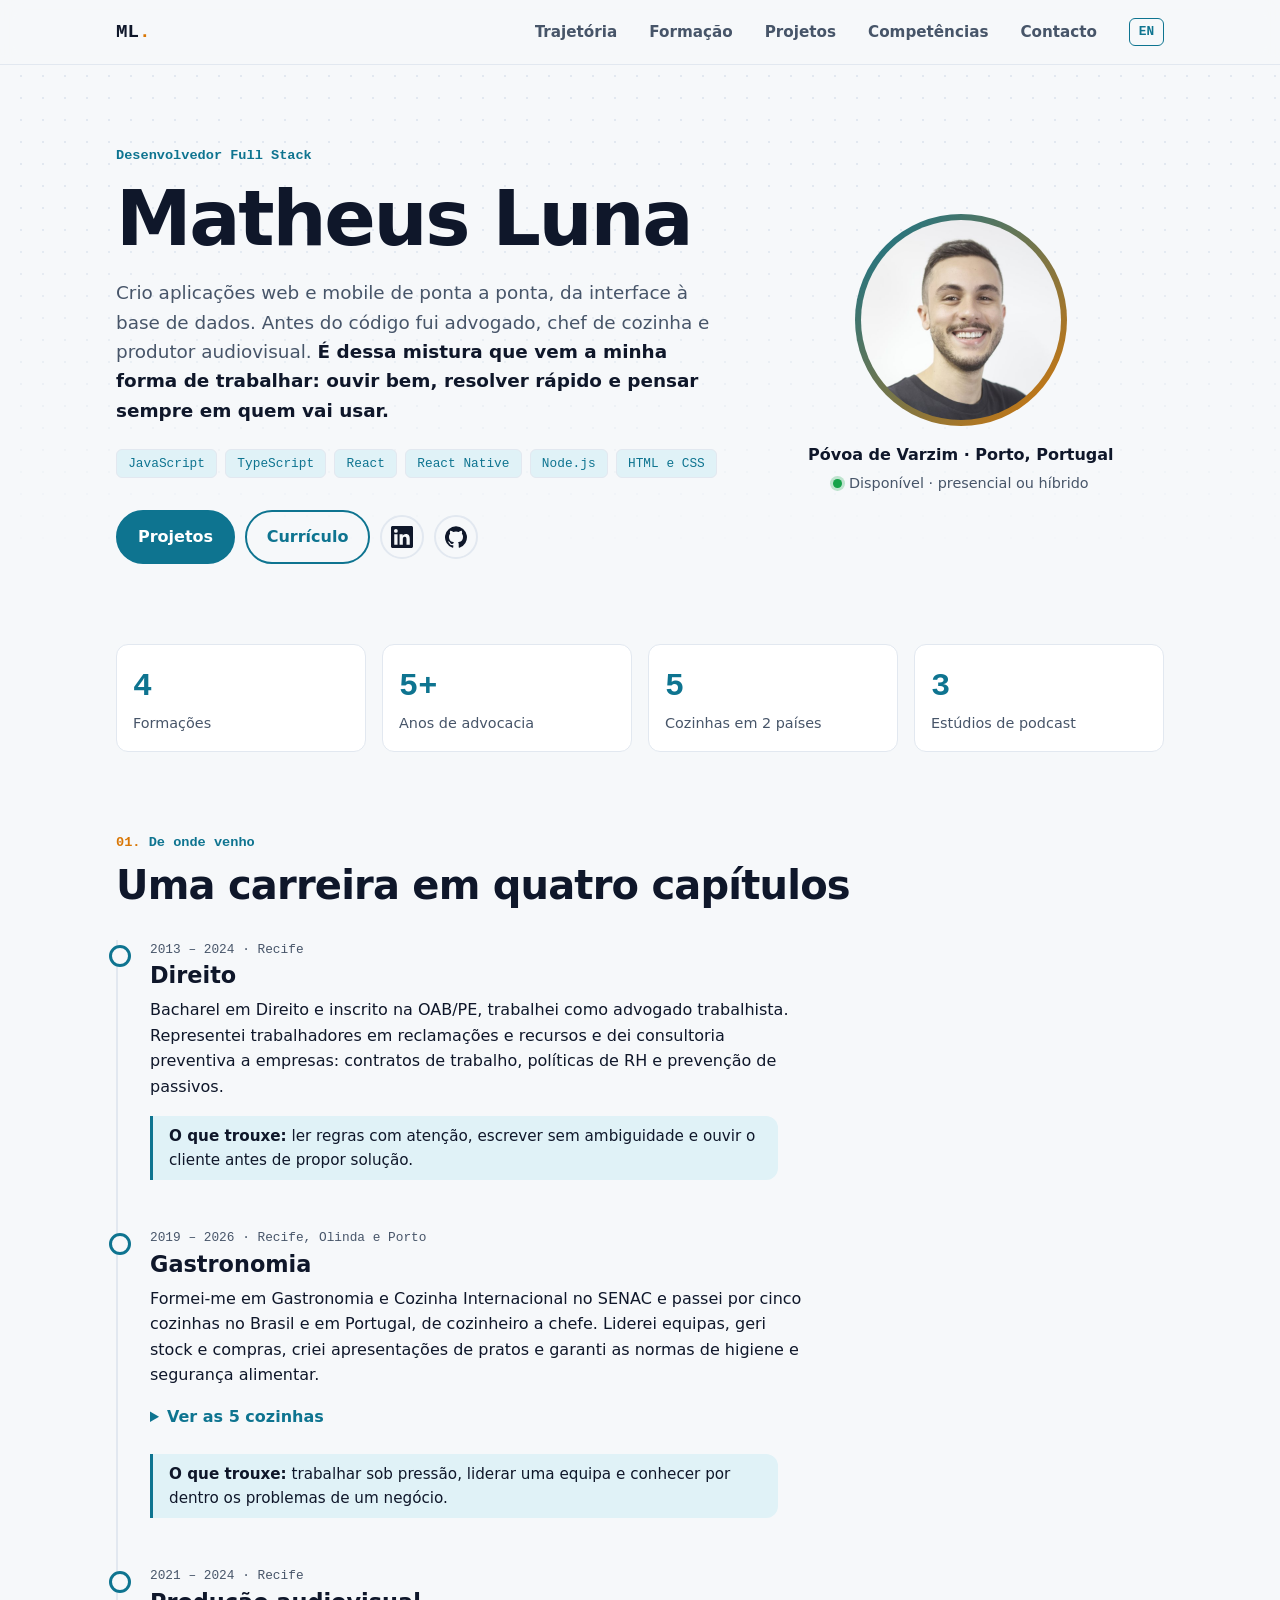
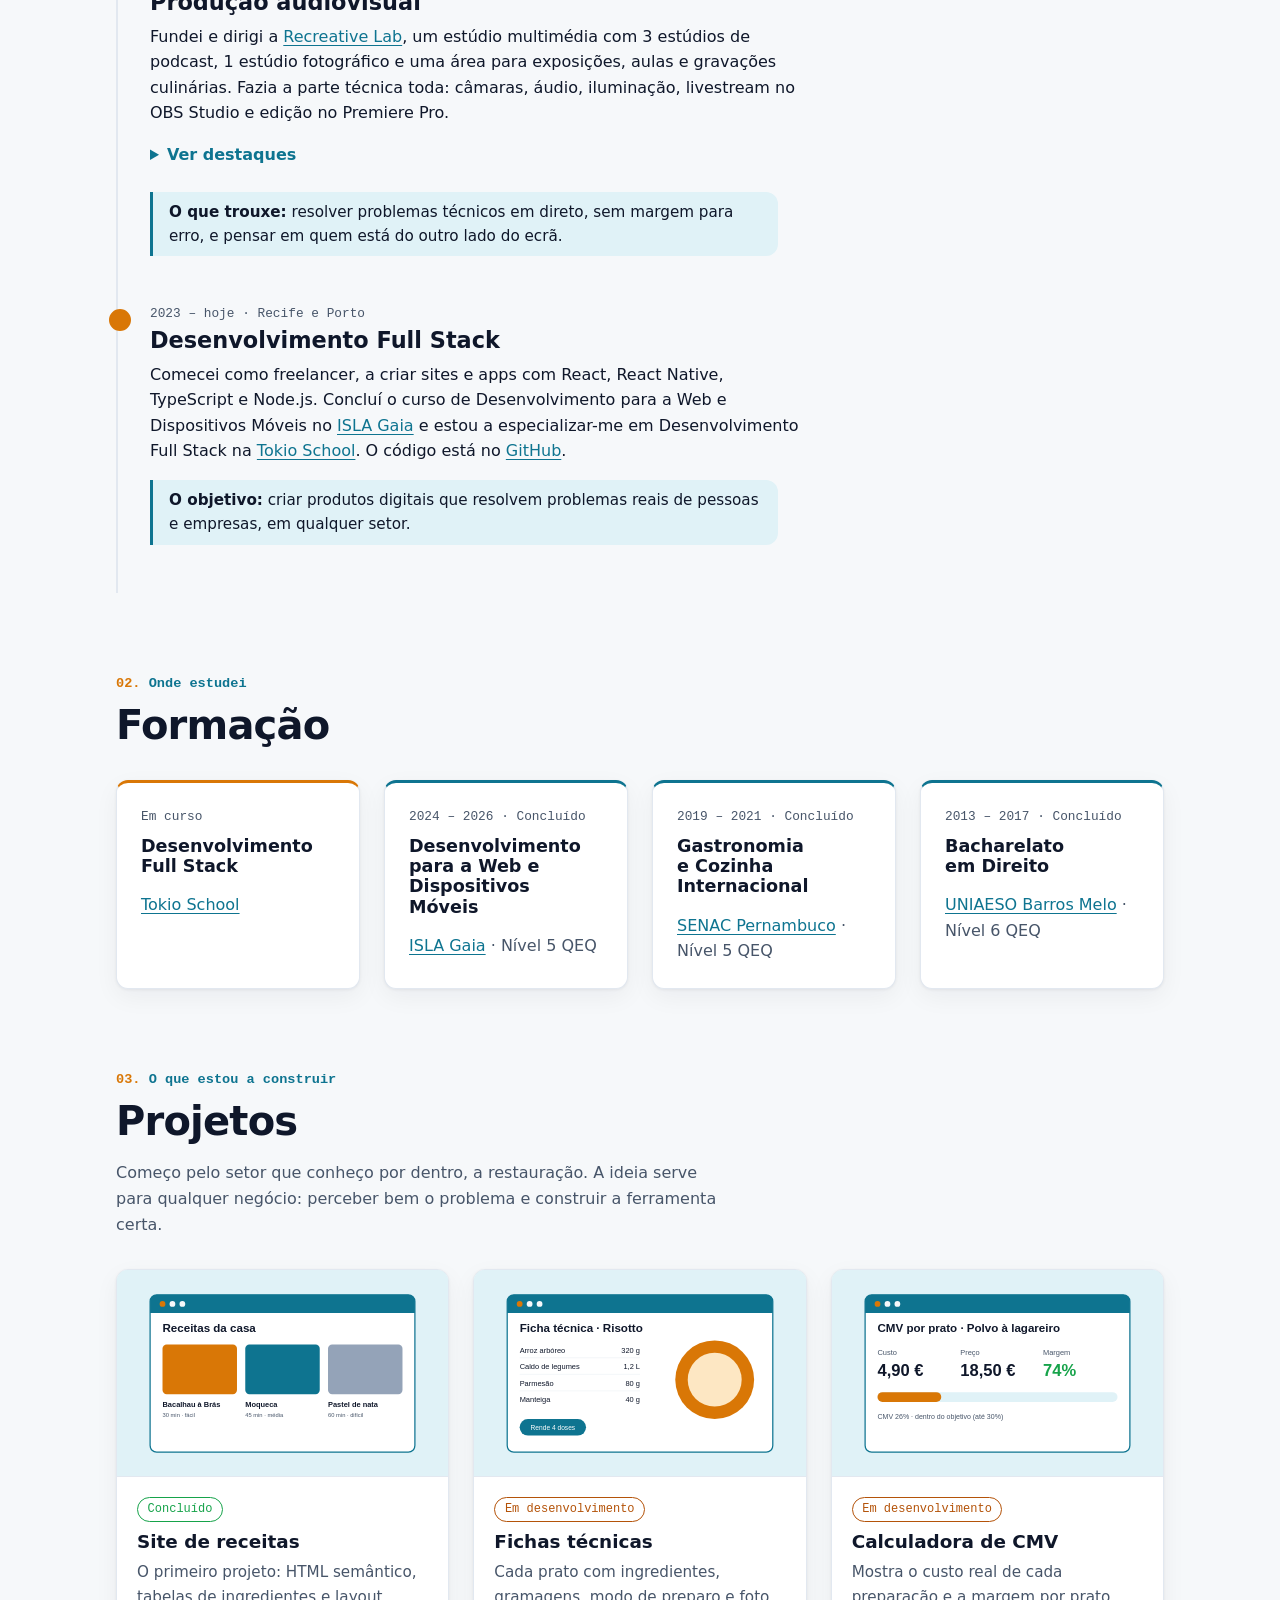
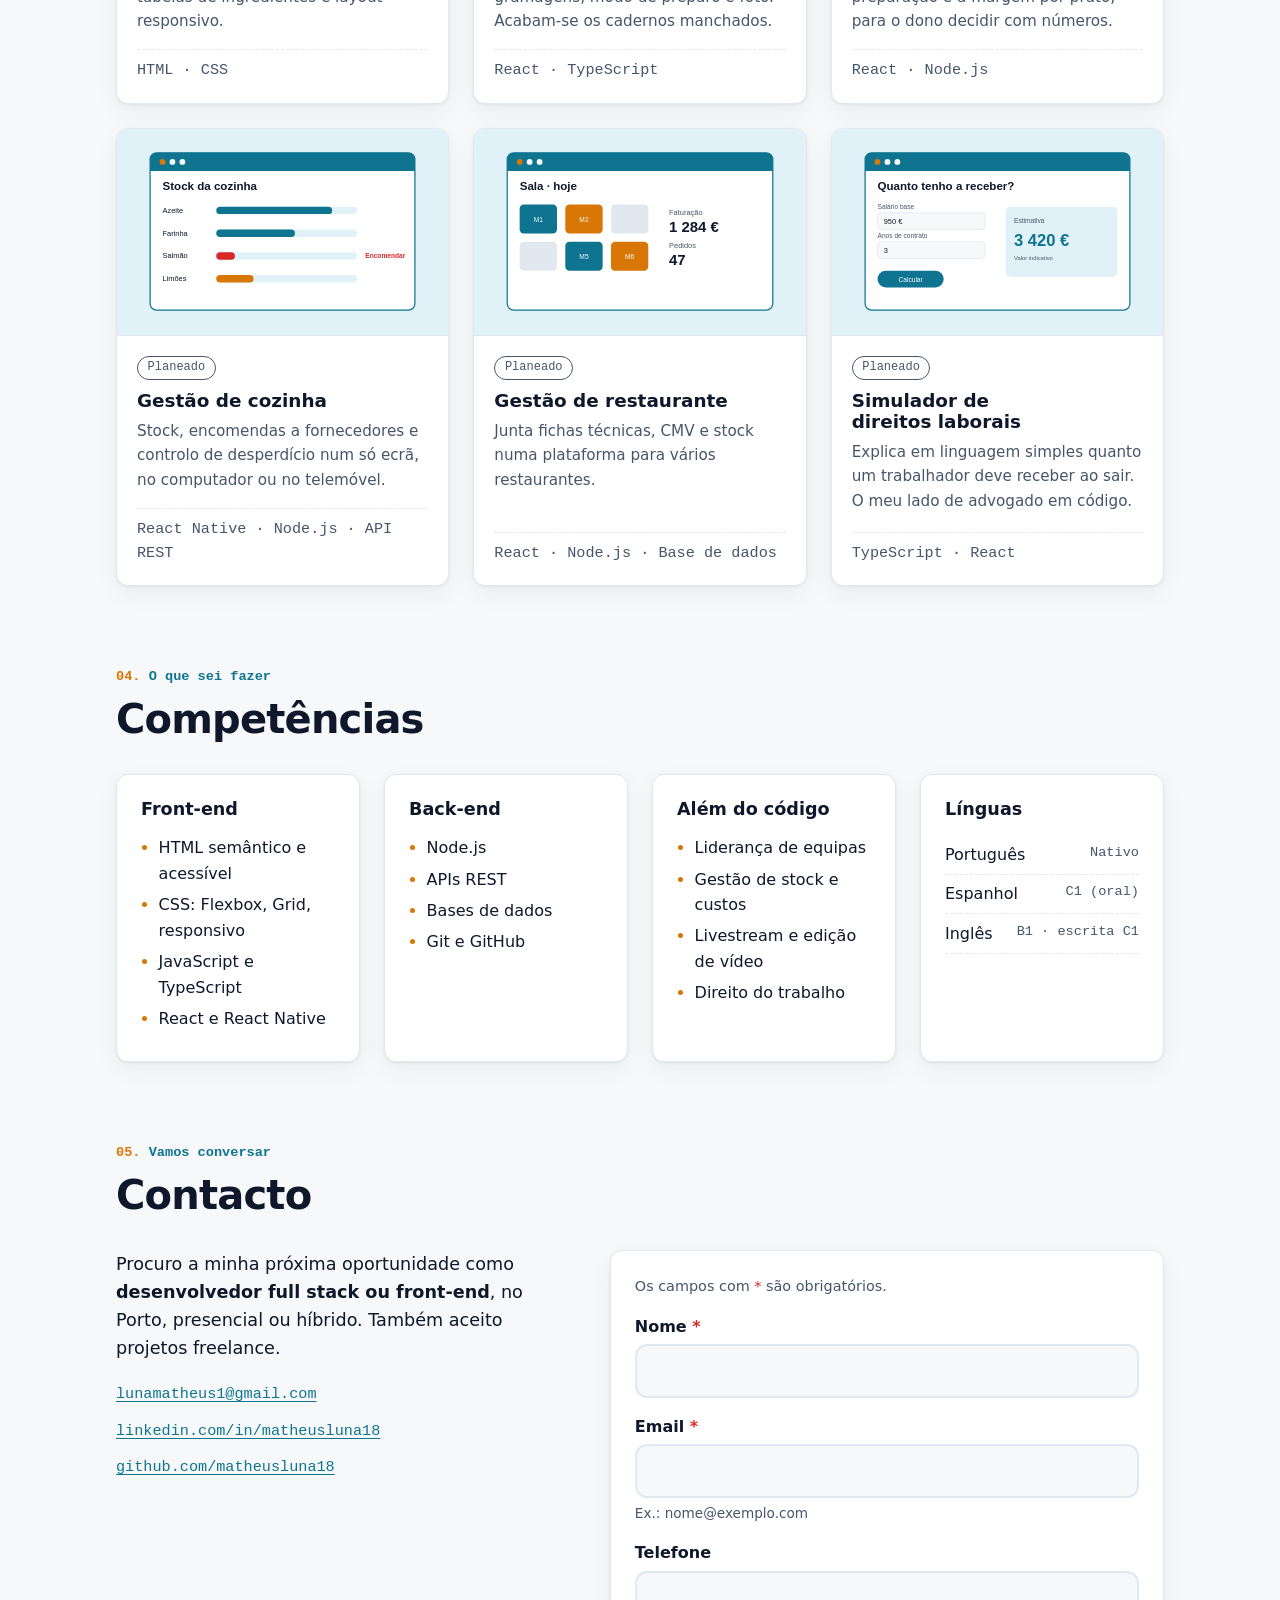
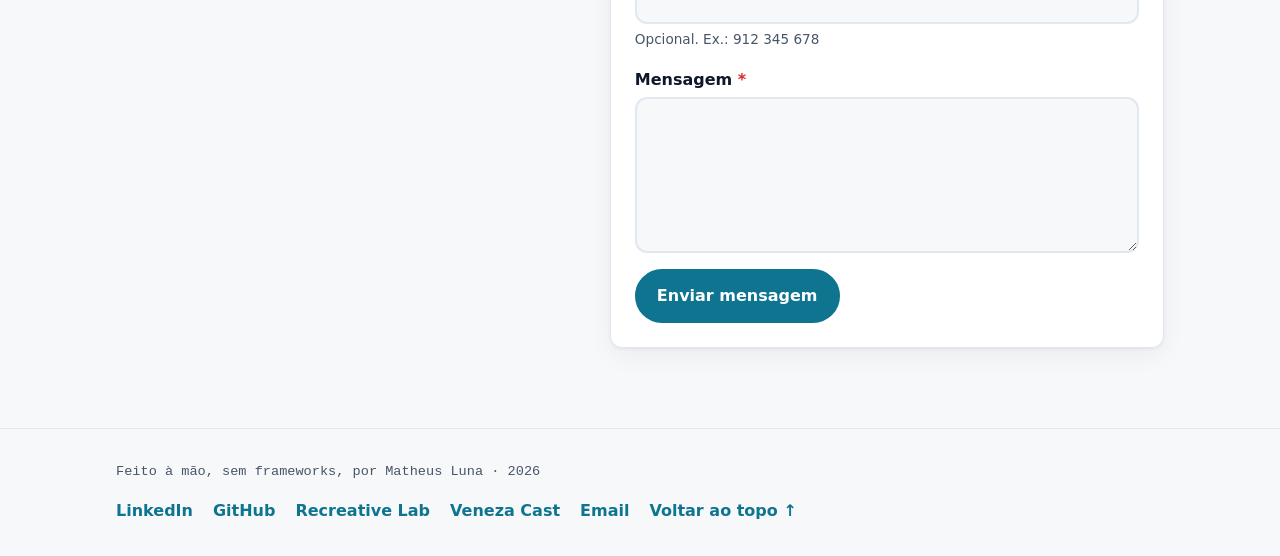
==== commit ac1727dc: "Descrições de partilha focadas em tecnologia Co-Authored-By: Claude Opus 5.5 <noreply@anthropic.com>" ====
--- a/index.html
+++ b/index.html
@@ -3,14 +3,15 @@
 <head>
   <meta charset="UTF-8">
   <meta name="viewport" content="width=device-width, initial-scale=1.0">
-  <meta name="description" content="Matheus Luna, desenvolvedor full stack no Porto. Antes do código: advogado, chef de cozinha e produtor audiovisual.">
+  <meta name="description" content="Matheus Luna, desenvolvedor full stack no Porto. Aplicações web e mobile com React, React Native, TypeScript e Node.js.">
   <title>Matheus Luna | Desenvolvedor Full Stack</title>
 
   <!-- Como o site aparece quando é partilhado (LinkedIn, WhatsApp...) -->
   <meta property="og:type" content="website">
   <meta property="og:locale" content="pt_PT">
   <meta property="og:title" content="Matheus Luna | Desenvolvedor Full Stack">
-  <meta property="og:description" content="Ex-advogado, chef de cozinha e produtor audiovisual, agora a criar aplicações web e mobile no Porto.">
+  <meta property="og:description" content="Desenvolvedor full stack no Porto. Crio aplicações web e mobile de ponta a ponta, da interface à base de dados, com React, React Native, TypeScript e Node.js.">
+  <meta property="og:image" content="https://matheusluna18.github.io/img/perfil.jpg">
 
   <link rel="alternate" hreflang="pt" href="./">
   <link rel="alternate" hreflang="en" href="en/">
